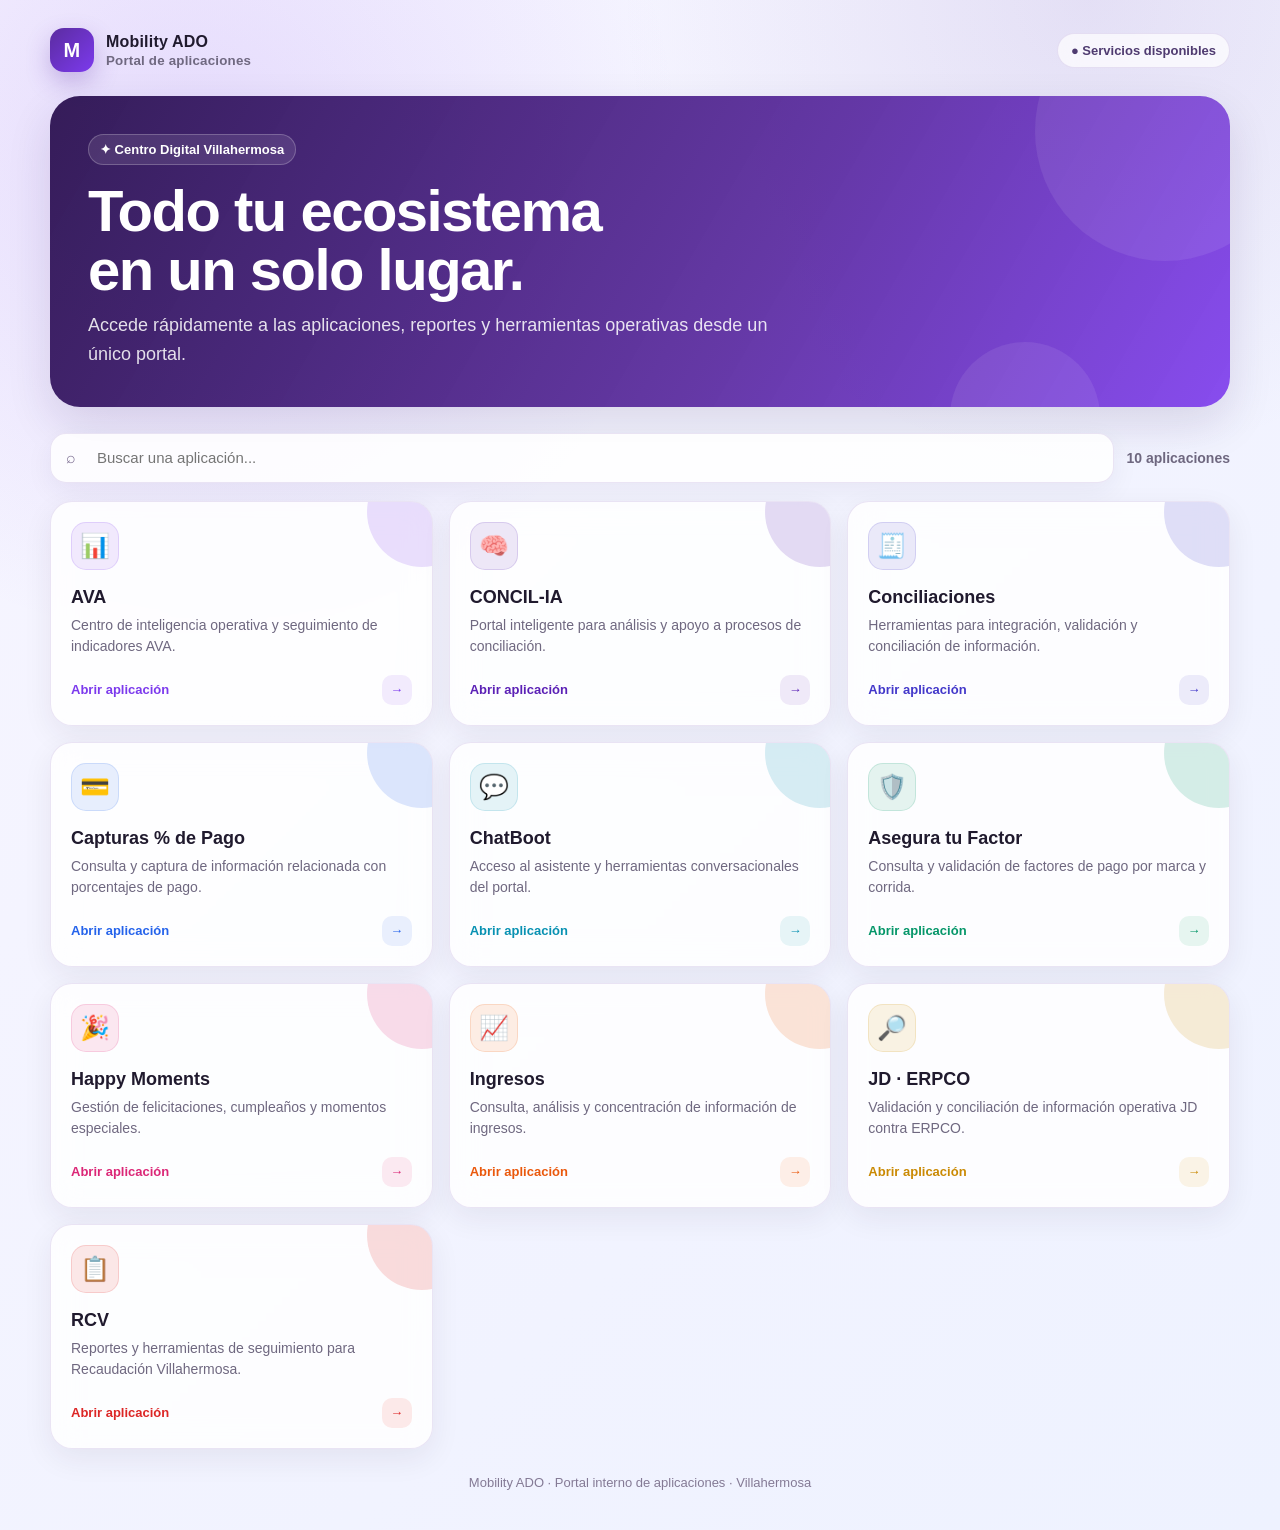
==== index.html @ acffff6d "Add files via upload" ====
<!DOCTYPE html>
<html lang="es">
<head>
  <meta charset="UTF-8" />
  <meta name="viewport" content="width=device-width, initial-scale=1.0" />
  <meta name="theme-color" content="#4c1d95" />
  <title>Mobility ADO | Centro de Aplicaciones</title>
  <style>
    :root{
      --bg1:#f7f5ff;
      --bg2:#eef2ff;
      --ink:#201a2e;
      --muted:#6f6880;
      --purple:#5b2ca0;
      --purple2:#7c3aed;
      --card:rgba(255,255,255,.84);
      --line:rgba(91,44,160,.12);
      --shadow:0 18px 45px rgba(38,20,70,.12);
    }

    *{box-sizing:border-box}
    html{scroll-behavior:smooth}
    body{
      margin:0;
      min-height:100vh;
      font-family:Inter,Segoe UI,Roboto,Arial,sans-serif;
      color:var(--ink);
      background:
        radial-gradient(circle at 15% 10%, rgba(124,58,237,.14), transparent 28%),
        radial-gradient(circle at 85% 0%, rgba(91,44,160,.10), transparent 25%),
        linear-gradient(135deg,var(--bg1),var(--bg2));
    }

    .shell{
      width:min(1180px,calc(100% - 32px));
      margin:auto;
      padding:28px 0 40px;
    }

    .topbar{
      display:flex;
      align-items:center;
      justify-content:space-between;
      gap:16px;
      margin-bottom:24px;
    }

    .brand{
      display:flex;
      align-items:center;
      gap:12px;
      font-weight:800;
      letter-spacing:.2px;
    }

    .brand-mark{
      width:44px;
      height:44px;
      border-radius:14px;
      display:grid;
      place-items:center;
      color:white;
      font-size:20px;
      background:linear-gradient(135deg,var(--purple),var(--purple2));
      box-shadow:0 10px 25px rgba(91,44,160,.28);
    }

    .brand small{
      display:block;
      font-weight:600;
      color:var(--muted);
      margin-top:2px;
    }

    .status{
      padding:9px 13px;
      border-radius:999px;
      border:1px solid var(--line);
      background:rgba(255,255,255,.7);
      color:#4f3b70;
      font-size:13px;
      font-weight:700;
      backdrop-filter:blur(10px);
    }

    .hero{
      position:relative;
      overflow:hidden;
      padding:38px;
      border-radius:30px;
      background:
        linear-gradient(120deg,rgba(45,20,82,.96),rgba(91,44,160,.94) 60%,rgba(124,58,237,.90));
      color:white;
      box-shadow:var(--shadow);
      margin-bottom:26px;
    }

    .hero:before,.hero:after{
      content:"";
      position:absolute;
      border-radius:50%;
      background:rgba(255,255,255,.08);
      filter:blur(.2px);
    }
    .hero:before{width:260px;height:260px;right:-65px;top:-95px}
    .hero:after{width:150px;height:150px;right:130px;bottom:-85px}

    .hero-content{position:relative;z-index:1;max-width:760px}
    .eyebrow{
      display:inline-flex;
      align-items:center;
      gap:8px;
      padding:7px 11px;
      border:1px solid rgba(255,255,255,.22);
      background:rgba(255,255,255,.10);
      border-radius:999px;
      font-size:13px;
      font-weight:700;
      margin-bottom:16px;
    }
    h1{
      margin:0 0 12px;
      font-size:clamp(32px,5vw,58px);
      line-height:1.02;
      letter-spacing:-1.5px;
    }
    .hero p{
      margin:0;
      max-width:680px;
      font-size:clamp(15px,2vw,18px);
      line-height:1.6;
      color:rgba(255,255,255,.86);
    }

    .toolbar{
      display:flex;
      gap:12px;
      align-items:center;
      margin:24px 0 18px;
      flex-wrap:wrap;
    }
    .search{
      flex:1 1 320px;
      position:relative;
    }
    .search input{
      width:100%;
      height:50px;
      border-radius:16px;
      border:1px solid var(--line);
      background:rgba(255,255,255,.85);
      color:var(--ink);
      padding:0 16px 0 46px;
      outline:none;
      box-shadow:0 8px 28px rgba(38,20,70,.06);
      font-size:15px;
    }
    .search input:focus{
      border-color:rgba(124,58,237,.4);
      box-shadow:0 0 0 4px rgba(124,58,237,.08);
    }
    .search span{
      position:absolute;
      left:16px;
      top:50%;
      transform:translateY(-50%);
      color:#7b6d91;
    }
    .counter{
      font-size:14px;
      color:var(--muted);
      font-weight:700;
    }

    .grid{
      display:grid;
      grid-template-columns:repeat(3,minmax(0,1fr));
      gap:16px;
    }

    .app-card{
      --accent:#6d28d9;
      text-decoration:none;
      color:inherit;
      background:var(--card);
      border:1px solid var(--line);
      border-radius:22px;
      padding:20px;
      min-height:180px;
      display:flex;
      flex-direction:column;
      position:relative;
      overflow:hidden;
      box-shadow:0 10px 30px rgba(36,23,58,.07);
      backdrop-filter:blur(14px);
      transition:transform .2s ease, box-shadow .2s ease, border-color .2s ease;
    }
    .app-card:hover{
      transform:translateY(-4px);
      box-shadow:0 18px 38px rgba(36,23,58,.13);
      border-color:rgba(109,40,217,.28);
    }
    .app-card:after{
      content:"";
      position:absolute;
      width:110px;
      height:110px;
      border-radius:50%;
      right:-45px;
      top:-45px;
      background:color-mix(in srgb,var(--accent) 16%, transparent);
    }
    .icon{
      width:48px;
      height:48px;
      border-radius:15px;
      display:grid;
      place-items:center;
      font-size:24px;
      background:color-mix(in srgb,var(--accent) 11%, white);
      border:1px solid color-mix(in srgb,var(--accent) 15%, transparent);
      margin-bottom:17px;
    }
    .app-card h3{margin:0 0 7px;font-size:18px}
    .app-card p{
      margin:0;
      color:var(--muted);
      font-size:14px;
      line-height:1.5;
      flex:1;
    }
    .open{
      margin-top:18px;
      display:flex;
      justify-content:space-between;
      align-items:center;
      font-size:13px;
      font-weight:800;
      color:var(--accent);
    }
    .arrow{
      width:30px;height:30px;border-radius:10px;
      display:grid;place-items:center;
      background:color-mix(in srgb,var(--accent) 10%, white);
      transition:transform .2s ease;
    }
    .app-card:hover .arrow{transform:translateX(3px)}

    .empty{
      display:none;
      text-align:center;
      padding:36px 16px;
      color:var(--muted);
    }

    footer{
      padding:26px 4px 0;
      text-align:center;
      color:#847a95;
      font-size:13px;
    }

    @media (max-width:900px){
      .grid{grid-template-columns:repeat(2,minmax(0,1fr))}
      .hero{padding:30px}
    }
    @media (max-width:600px){
      .shell{width:min(100% - 20px,1180px);padding-top:16px}
      .topbar{align-items:flex-start}
      .status{display:none}
      .hero{border-radius:22px;padding:25px 22px}
      .grid{grid-template-columns:1fr}
      .app-card{min-height:160px}
    }
  </style>
</head>
<body>
  <main class="shell">
    <header class="topbar">
      <div class="brand">
        <div class="brand-mark">M</div>
        <div>
          Mobility ADO
          <small>Portal de aplicaciones</small>
        </div>
      </div>
      <div class="status">● Servicios disponibles</div>
    </header>

    <section class="hero">
      <div class="hero-content">
        <div class="eyebrow">✦ Centro Digital Villahermosa</div>
        <h1>Todo tu ecosistema<br>en un solo lugar.</h1>
        <p>Accede rápidamente a las aplicaciones, reportes y herramientas operativas desde un único portal.</p>
      </div>
    </section>

    <section class="toolbar">
      <div class="search">
        <span>⌕</span>
        <input id="search" type="search" placeholder="Buscar una aplicación..." autocomplete="off">
      </div>
      <div class="counter"><span id="count">10</span> aplicaciones</div>
    </section>

    <section class="grid" id="apps">
      <a class="app-card" href="./AVA/" data-name="ava centro inteligencia operativa" style="--accent:#7c3aed">
        <div class="icon">📊</div>
        <h3>AVA</h3>
        <p>Centro de inteligencia operativa y seguimiento de indicadores AVA.</p>
        <div class="open"><span>Abrir aplicación</span><span class="arrow">→</span></div>
      </a>

      <a class="app-card" href="./CONCIL-IA/" data-name="concil ia conciliaciones inteligencia" style="--accent:#5b21b6">
        <div class="icon">🧠</div>
        <h3>CONCIL-IA</h3>
        <p>Portal inteligente para análisis y apoyo a procesos de conciliación.</p>
        <div class="open"><span>Abrir aplicación</span><span class="arrow">→</span></div>
      </a>

      <a class="app-card" href="./CONCILIACIONES/" data-name="conciliaciones" style="--accent:#4338ca">
        <div class="icon">🧾</div>
        <h3>Conciliaciones</h3>
        <p>Herramientas para integración, validación y conciliación de información.</p>
        <div class="open"><span>Abrir aplicación</span><span class="arrow">→</span></div>
      </a>

      <a class="app-card" href="./CapturasPorcentrodePago/" data-name="capturas porcentaje pago" style="--accent:#2563eb">
        <div class="icon">💳</div>
        <h3>Capturas % de Pago</h3>
        <p>Consulta y captura de información relacionada con porcentajes de pago.</p>
        <div class="open"><span>Abrir aplicación</span><span class="arrow">→</span></div>
      </a>

      <a class="app-card" href="./ChatBoot/" data-name="chatboot chatbot asistente" style="--accent:#0891b2">
        <div class="icon">💬</div>
        <h3>ChatBoot</h3>
        <p>Acceso al asistente y herramientas conversacionales del portal.</p>
        <div class="open"><span>Abrir aplicación</span><span class="arrow">→</span></div>
      </a>

      <a class="app-card" href="./FIK/" data-name="fik asegura tu factor" style="--accent:#059669">
        <div class="icon">🛡️</div>
        <h3>Asegura tu Factor</h3>
        <p>Consulta y validación de factores de pago por marca y corrida.</p>
        <div class="open"><span>Abrir aplicación</span><span class="arrow">→</span></div>
      </a>

      <a class="app-card" href="./HappyMoments/" data-name="happy moments cumpleaños aniversarios felicitaciones" style="--accent:#db2777">
        <div class="icon">🎉</div>
        <h3>Happy Moments</h3>
        <p>Gestión de felicitaciones, cumpleaños y momentos especiales.</p>
        <div class="open"><span>Abrir aplicación</span><span class="arrow">→</span></div>
      </a>

      <a class="app-card" href="./INGRESOS/" data-name="ingresos reporte rcv" style="--accent:#ea580c">
        <div class="icon">📈</div>
        <h3>Ingresos</h3>
        <p>Consulta, análisis y concentración de información de ingresos.</p>
        <div class="open"><span>Abrir aplicación</span><span class="arrow">→</span></div>
      </a>

      <a class="app-card" href="./JD_ERPCO/" data-name="jd erpco" style="--accent:#ca8a04">
        <div class="icon">🔎</div>
        <h3>JD · ERPCO</h3>
        <p>Validación y conciliación de información operativa JD contra ERPCO.</p>
        <div class="open"><span>Abrir aplicación</span><span class="arrow">→</span></div>
      </a>

      <a class="app-card" href="./RCV/" data-name="rcv report ia recaudacion" style="--accent:#dc2626">
        <div class="icon">📋</div>
        <h3>RCV</h3>
        <p>Reportes y herramientas de seguimiento para Recaudación Villahermosa.</p>
        <div class="open"><span>Abrir aplicación</span><span class="arrow">→</span></div>
      </a>
    </section>

    <div class="empty" id="empty">No encontré una aplicación con ese nombre.</div>

    <footer>
      Mobility ADO · Portal interno de aplicaciones · Villahermosa
    </footer>
  </main>

  <script>
    const search = document.getElementById('search');
    const cards = [...document.querySelectorAll('.app-card')];
    const count = document.getElementById('count');
    const empty = document.getElementById('empty');

    search.addEventListener('input', () => {
      const q = search.value.trim().toLowerCase();
      let visible = 0;

      cards.forEach(card => {
        const match = card.dataset.name.includes(q) || card.innerText.toLowerCase().includes(q);
        card.style.display = match ? 'flex' : 'none';
        if (match) visible++;
      });

      count.textContent = visible;
      empty.style.display = visible ? 'none' : 'block';
    });
  </script>
</body>
</html>
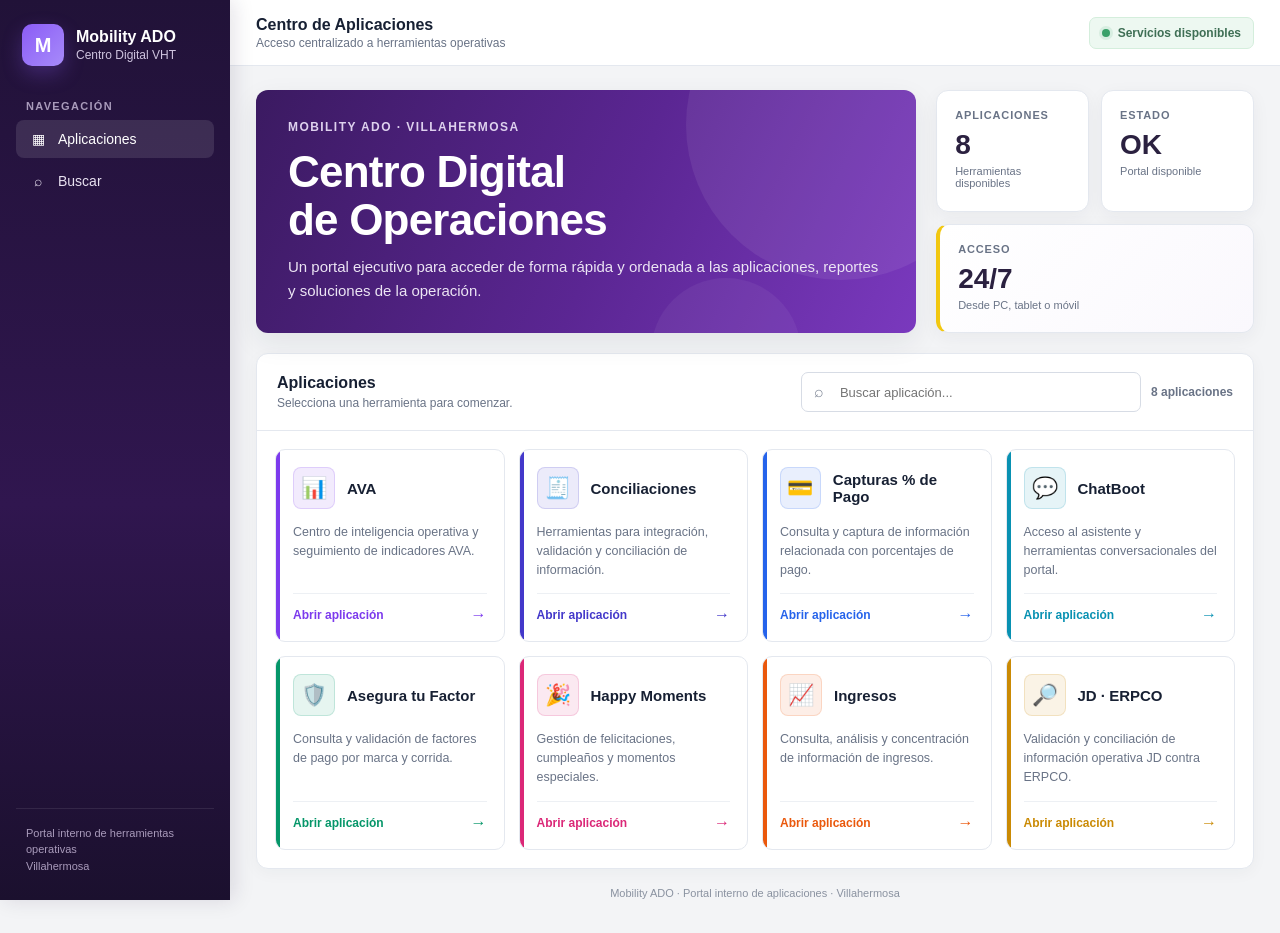
==== commit aff029bf: "Add files via upload" ====
--- a/index.html
+++ b/index.html
@@ -4,18 +4,22 @@
   <meta charset="UTF-8" />
   <meta name="viewport" content="width=device-width, initial-scale=1.0" />
   <meta name="theme-color" content="#4c1d95" />
+  <link rel="manifest" href="./manifest.json" />
+  <link rel="apple-touch-icon" href="./icons/icon-192.png" />
   <title>Mobility ADO | Centro de Aplicaciones</title>
   <style>
     :root{
-      --bg1:#f7f5ff;
-      --bg2:#eef2ff;
-      --ink:#201a2e;
-      --muted:#6f6880;
-      --purple:#5b2ca0;
-      --purple2:#7c3aed;
-      --card:rgba(255,255,255,.84);
-      --line:rgba(91,44,160,.12);
-      --shadow:0 18px 45px rgba(38,20,70,.12);
+      --bg:#f3f4f6;
+      --panel:#ffffff;
+      --panel-2:#f8fafc;
+      --ink:#172033;
+      --muted:#697386;
+      --line:#e4e8ef;
+      --purple:#6b2fb8;
+      --purple2:#8b5cf6;
+      --purple3:#4c1d95;
+      --accent:#f2c811;
+      --shadow:0 10px 28px rgba(31,41,55,.08);
     }
 
     *{box-sizing:border-box}
@@ -23,364 +27,153 @@
     body{
       margin:0;
       min-height:100vh;
-      font-family:Inter,Segoe UI,Roboto,Arial,sans-serif;
+      font-family:"Segoe UI",Inter,Roboto,Arial,sans-serif;
       color:var(--ink);
-      background:
-        radial-gradient(circle at 15% 10%, rgba(124,58,237,.14), transparent 28%),
-        radial-gradient(circle at 85% 0%, rgba(91,44,160,.10), transparent 25%),
-        linear-gradient(135deg,var(--bg1),var(--bg2));
-    }
-
-    .shell{
-      width:min(1180px,calc(100% - 32px));
-      margin:auto;
-      padding:28px 0 40px;
-    }
-
+      background:var(--bg);
+    }
+
+    .app-shell{min-height:100vh;display:grid;grid-template-columns:230px 1fr}
+
+    .sidebar{
+      position:sticky;top:0;height:100vh;
+      background:linear-gradient(180deg,#211238 0%,#30164f 56%,#1b102e 100%);
+      color:#fff;padding:22px 16px;display:flex;flex-direction:column;
+      box-shadow:4px 0 20px rgba(33,18,56,.12);z-index:5;
+    }
+    .brand{display:flex;align-items:center;gap:12px;padding:2px 6px 22px}
+    .brand-mark{
+      width:42px;height:42px;border-radius:10px;display:grid;place-items:center;
+      font-weight:800;font-size:20px;background:linear-gradient(135deg,var(--purple2),#a78bfa);
+      box-shadow:0 8px 20px rgba(139,92,246,.28)
+    }
+    .brand strong{font-size:16px;display:block}.brand small{display:block;color:#cfc4df;margin-top:2px;font-size:12px}
+    .nav-title{padding:12px 10px 8px;color:#a99bbb;font-size:11px;font-weight:700;letter-spacing:.12em;text-transform:uppercase}
+    .nav-item{display:flex;align-items:center;gap:10px;padding:11px 12px;border-radius:8px;color:#e8e1f0;text-decoration:none;font-size:14px;margin-bottom:4px}
+    .nav-item.active,.nav-item:hover{background:rgba(255,255,255,.11);color:#fff}
+    .nav-icon{width:20px;text-align:center}
+    .sidebar-foot{margin-top:auto;padding:16px 10px 4px;color:#a99bbb;font-size:11px;line-height:1.5;border-top:1px solid rgba(255,255,255,.09)}
+
+    .workspace{min-width:0}
     .topbar{
-      display:flex;
-      align-items:center;
-      justify-content:space-between;
-      gap:16px;
-      margin-bottom:24px;
-    }
-
-    .brand{
-      display:flex;
-      align-items:center;
-      gap:12px;
-      font-weight:800;
-      letter-spacing:.2px;
-    }
-
-    .brand-mark{
-      width:44px;
-      height:44px;
-      border-radius:14px;
-      display:grid;
-      place-items:center;
-      color:white;
-      font-size:20px;
-      background:linear-gradient(135deg,var(--purple),var(--purple2));
-      box-shadow:0 10px 25px rgba(91,44,160,.28);
-    }
-
-    .brand small{
-      display:block;
-      font-weight:600;
-      color:var(--muted);
-      margin-top:2px;
-    }
-
-    .status{
-      padding:9px 13px;
-      border-radius:999px;
-      border:1px solid var(--line);
-      background:rgba(255,255,255,.7);
-      color:#4f3b70;
-      font-size:13px;
-      font-weight:700;
-      backdrop-filter:blur(10px);
-    }
-
+      height:66px;background:#fff;border-bottom:1px solid var(--line);display:flex;align-items:center;
+      justify-content:space-between;padding:0 26px;position:sticky;top:0;z-index:4
+    }
+    .page-title strong{display:block;font-size:16px}.page-title span{display:block;font-size:12px;color:var(--muted);margin-top:2px}
+    .status{display:flex;align-items:center;gap:8px;font-size:12px;font-weight:600;color:#3f6f55;background:#edf8f1;border:1px solid #d4eedc;padding:8px 12px;border-radius:7px}
+    .status-dot{width:8px;height:8px;border-radius:50%;background:#38a169;box-shadow:0 0 0 3px rgba(56,161,105,.12)}
+
+    .content{padding:24px 26px 34px;max-width:1500px;margin:0 auto}
     .hero{
-      position:relative;
-      overflow:hidden;
-      padding:38px;
-      border-radius:30px;
-      background:
-        linear-gradient(120deg,rgba(45,20,82,.96),rgba(91,44,160,.94) 60%,rgba(124,58,237,.90));
-      color:white;
-      box-shadow:var(--shadow);
-      margin-bottom:26px;
-    }
-
-    .hero:before,.hero:after{
-      content:"";
-      position:absolute;
-      border-radius:50%;
-      background:rgba(255,255,255,.08);
-      filter:blur(.2px);
-    }
-    .hero:before{width:260px;height:260px;right:-65px;top:-95px}
-    .hero:after{width:150px;height:150px;right:130px;bottom:-85px}
-
-    .hero-content{position:relative;z-index:1;max-width:760px}
-    .eyebrow{
-      display:inline-flex;
-      align-items:center;
-      gap:8px;
-      padding:7px 11px;
-      border:1px solid rgba(255,255,255,.22);
-      background:rgba(255,255,255,.10);
-      border-radius:999px;
-      font-size:13px;
-      font-weight:700;
-      margin-bottom:16px;
-    }
-    h1{
-      margin:0 0 12px;
-      font-size:clamp(32px,5vw,58px);
-      line-height:1.02;
-      letter-spacing:-1.5px;
-    }
-    .hero p{
-      margin:0;
-      max-width:680px;
-      font-size:clamp(15px,2vw,18px);
-      line-height:1.6;
-      color:rgba(255,255,255,.86);
-    }
-
-    .toolbar{
-      display:flex;
-      gap:12px;
-      align-items:center;
-      margin:24px 0 18px;
-      flex-wrap:wrap;
-    }
-    .search{
-      flex:1 1 320px;
-      position:relative;
-    }
-    .search input{
-      width:100%;
-      height:50px;
-      border-radius:16px;
-      border:1px solid var(--line);
-      background:rgba(255,255,255,.85);
-      color:var(--ink);
-      padding:0 16px 0 46px;
-      outline:none;
-      box-shadow:0 8px 28px rgba(38,20,70,.06);
-      font-size:15px;
-    }
-    .search input:focus{
-      border-color:rgba(124,58,237,.4);
-      box-shadow:0 0 0 4px rgba(124,58,237,.08);
-    }
-    .search span{
-      position:absolute;
-      left:16px;
-      top:50%;
-      transform:translateY(-50%);
-      color:#7b6d91;
-    }
-    .counter{
-      font-size:14px;
-      color:var(--muted);
-      font-weight:700;
-    }
-
-    .grid{
-      display:grid;
-      grid-template-columns:repeat(3,minmax(0,1fr));
-      gap:16px;
-    }
-
+      display:grid;grid-template-columns:1.35fr .65fr;gap:20px;margin-bottom:20px
+    }
+    .hero-main{
+      min-height:215px;border-radius:12px;padding:30px 32px;color:#fff;position:relative;overflow:hidden;
+      background:linear-gradient(115deg,#3b1a61 0%,#5b2693 54%,#7a39be 100%);box-shadow:var(--shadow)
+    }
+    .hero-main:before{content:"";position:absolute;width:310px;height:310px;border-radius:50%;right:-80px;top:-120px;background:rgba(255,255,255,.07)}
+    .hero-main:after{content:"";position:absolute;width:150px;height:150px;border-radius:50%;right:115px;bottom:-95px;background:rgba(255,255,255,.05)}
+    .eyebrow{position:relative;z-index:1;font-size:12px;text-transform:uppercase;letter-spacing:.12em;font-weight:700;color:#ded1ee;margin-bottom:14px}
+    h1{position:relative;z-index:1;margin:0 0 12px;font-size:clamp(28px,4vw,44px);line-height:1.08;letter-spacing:-.8px}
+    .hero-main p{position:relative;z-index:1;margin:0;max-width:680px;color:#ece5f4;font-size:15px;line-height:1.6}
+    .hero-kpi{display:grid;grid-template-columns:1fr 1fr;gap:12px}
+    .kpi{background:#fff;border:1px solid var(--line);border-radius:12px;padding:18px;box-shadow:0 5px 18px rgba(31,41,55,.05)}
+    .kpi .label{font-size:11px;text-transform:uppercase;letter-spacing:.08em;color:var(--muted);font-weight:700}
+    .kpi .value{font-size:28px;font-weight:700;margin-top:8px;color:#2b2140}
+    .kpi .sub{font-size:11px;color:var(--muted);margin-top:4px}
+    .kpi.featured{grid-column:1/-1;background:linear-gradient(135deg,#fff,#faf8fd);border-left:4px solid var(--accent)}
+
+    .section{background:var(--panel);border:1px solid var(--line);border-radius:12px;box-shadow:0 4px 16px rgba(31,41,55,.04)}
+    .section-head{display:flex;gap:12px;align-items:center;justify-content:space-between;padding:18px 20px;border-bottom:1px solid var(--line);flex-wrap:wrap}
+    .section-head h2{margin:0;font-size:16px}.section-head p{margin:4px 0 0;font-size:12px;color:var(--muted)}
+    .toolbar{display:flex;gap:10px;align-items:center;flex-wrap:wrap}
+    .search{position:relative;min-width:min(340px,75vw)}
+    .search input{width:100%;height:40px;border:1px solid #d7dce5;border-radius:7px;background:#fff;padding:0 12px 0 38px;color:var(--ink);outline:none;font-size:13px}
+    .search input:focus{border-color:#9b7ac7;box-shadow:0 0 0 3px rgba(107,47,184,.08)}
+    .search span{position:absolute;left:13px;top:50%;transform:translateY(-50%);color:#7f8796}
+    .install-btn{height:40px;border:1px solid #5e2aa5;border-radius:7px;padding:0 14px;font-weight:600;cursor:pointer;color:#fff;background:#6b2fb8;display:none;align-items:center;gap:7px}
+    .install-btn.show{display:inline-flex}
+    .counter{font-size:12px;color:var(--muted);font-weight:600;white-space:nowrap}
+
+    .grid{display:grid;grid-template-columns:repeat(4,minmax(0,1fr));gap:14px;padding:18px}
     .app-card{
-      --accent:#6d28d9;
-      text-decoration:none;
-      color:inherit;
-      background:var(--card);
-      border:1px solid var(--line);
-      border-radius:22px;
-      padding:20px;
-      min-height:180px;
-      display:flex;
-      flex-direction:column;
-      position:relative;
-      overflow:hidden;
-      box-shadow:0 10px 30px rgba(36,23,58,.07);
-      backdrop-filter:blur(14px);
-      transition:transform .2s ease, box-shadow .2s ease, border-color .2s ease;
-    }
-    .app-card:hover{
-      transform:translateY(-4px);
-      box-shadow:0 18px 38px rgba(36,23,58,.13);
-      border-color:rgba(109,40,217,.28);
-    }
-    .app-card:after{
-      content:"";
-      position:absolute;
-      width:110px;
-      height:110px;
-      border-radius:50%;
-      right:-45px;
-      top:-45px;
-      background:color-mix(in srgb,var(--accent) 16%, transparent);
-    }
-    .icon{
-      width:48px;
-      height:48px;
-      border-radius:15px;
-      display:grid;
-      place-items:center;
-      font-size:24px;
-      background:color-mix(in srgb,var(--accent) 11%, white);
-      border:1px solid color-mix(in srgb,var(--accent) 15%, transparent);
-      margin-bottom:17px;
-    }
-    .app-card h3{margin:0 0 7px;font-size:18px}
-    .app-card p{
-      margin:0;
-      color:var(--muted);
-      font-size:14px;
-      line-height:1.5;
-      flex:1;
-    }
-    .open{
-      margin-top:18px;
-      display:flex;
-      justify-content:space-between;
-      align-items:center;
-      font-size:13px;
-      font-weight:800;
-      color:var(--accent);
-    }
-    .arrow{
-      width:30px;height:30px;border-radius:10px;
-      display:grid;place-items:center;
-      background:color-mix(in srgb,var(--accent) 10%, white);
-      transition:transform .2s ease;
-    }
-    .app-card:hover .arrow{transform:translateX(3px)}
-
-    .empty{
-      display:none;
-      text-align:center;
-      padding:36px 16px;
-      color:var(--muted);
-    }
-
-    footer{
-      padding:26px 4px 0;
-      text-align:center;
-      color:#847a95;
-      font-size:13px;
-    }
-
-    @media (max-width:900px){
-      .grid{grid-template-columns:repeat(2,minmax(0,1fr))}
-      .hero{padding:30px}
-    }
-    @media (max-width:600px){
-      .shell{width:min(100% - 20px,1180px);padding-top:16px}
-      .topbar{align-items:flex-start}
-      .status{display:none}
-      .hero{border-radius:22px;padding:25px 22px}
-      .grid{grid-template-columns:1fr}
-      .app-card{min-height:160px}
-    }
+      --accent:#6d28d9;text-decoration:none;color:inherit;background:#fff;border:1px solid var(--line);border-radius:10px;padding:17px;min-height:166px;
+      display:flex;flex-direction:column;position:relative;overflow:hidden;transition:transform .18s ease,box-shadow .18s ease,border-color .18s ease
+    }
+    .app-card:hover{transform:translateY(-2px);box-shadow:0 10px 24px rgba(31,41,55,.10);border-color:color-mix(in srgb,var(--accent) 36%,#dfe3ea)}
+    .accent-bar{position:absolute;left:0;top:0;bottom:0;width:4px;background:var(--accent)}
+    .card-top{display:flex;align-items:center;gap:12px;margin-bottom:14px}
+    .icon{width:42px;height:42px;border-radius:8px;display:grid;place-items:center;font-size:21px;background:color-mix(in srgb,var(--accent) 10%,white);border:1px solid color-mix(in srgb,var(--accent) 17%,transparent)}
+    .app-card h3{margin:0;font-size:15px}.app-card p{margin:0;color:var(--muted);font-size:12.5px;line-height:1.5;flex:1}
+    .open{margin-top:14px;padding-top:12px;border-top:1px solid #edf0f4;display:flex;justify-content:space-between;align-items:center;font-size:12px;font-weight:700;color:var(--accent)}
+    .arrow{font-size:16px;transition:transform .18s ease}.app-card:hover .arrow{transform:translateX(3px)}
+    .empty{display:none;text-align:center;padding:36px 16px;color:var(--muted)}
+    footer{padding:18px 4px 0;text-align:center;color:#8a92a0;font-size:11px}
+
+    @media (max-width:1150px){.grid{grid-template-columns:repeat(3,minmax(0,1fr))}.hero{grid-template-columns:1fr}.hero-kpi{grid-template-columns:repeat(3,1fr)}.kpi.featured{grid-column:auto}}
+    @media (max-width:850px){.app-shell{grid-template-columns:76px 1fr}.sidebar{padding:18px 10px}.brand{justify-content:center;padding-left:0;padding-right:0}.brand div:last-child,.nav-title,.nav-item span:not(.nav-icon),.sidebar-foot{display:none}.nav-item{justify-content:center;padding:12px}.grid{grid-template-columns:repeat(2,minmax(0,1fr))}}
+    @media (max-width:620px){.app-shell{display:block}.sidebar{position:relative;height:auto;display:flex;flex-direction:row;align-items:center;padding:10px 14px}.brand{padding:0}.brand div:last-child{display:block}.nav-title,.nav-item,.sidebar-foot{display:none}.topbar{height:auto;padding:14px 16px}.content{padding:16px}.hero-main{padding:25px 22px;min-height:190px}.hero-kpi{grid-template-columns:1fr 1fr}.kpi.featured{grid-column:1/-1}.section-head{padding:15px}.toolbar{width:100%}.search{min-width:100%}.grid{grid-template-columns:1fr;padding:14px}.status{display:none}}
   </style>
 </head>
 <body>
-  <main class="shell">
-    <header class="topbar">
+  <div class="app-shell">
+    <aside class="sidebar">
       <div class="brand">
         <div class="brand-mark">M</div>
-        <div>
-          Mobility ADO
-          <small>Portal de aplicaciones</small>
-        </div>
+        <div><strong>Mobility ADO</strong><small>Centro Digital VHT</small></div>
       </div>
-      <div class="status">● Servicios disponibles</div>
-    </header>
-
-    <section class="hero">
-      <div class="hero-content">
-        <div class="eyebrow">✦ Centro Digital Villahermosa</div>
-        <h1>Todo tu ecosistema<br>en un solo lugar.</h1>
-        <p>Accede rápidamente a las aplicaciones, reportes y herramientas operativas desde un único portal.</p>
-      </div>
-    </section>
-
-    <section class="toolbar">
-      <div class="search">
-        <span>⌕</span>
-        <input id="search" type="search" placeholder="Buscar una aplicación..." autocomplete="off">
-      </div>
-      <div class="counter"><span id="count">10</span> aplicaciones</div>
-    </section>
-
-    <section class="grid" id="apps">
-      <a class="app-card" href="./AVA/" data-name="ava centro inteligencia operativa" style="--accent:#7c3aed">
-        <div class="icon">📊</div>
-        <h3>AVA</h3>
-        <p>Centro de inteligencia operativa y seguimiento de indicadores AVA.</p>
-        <div class="open"><span>Abrir aplicación</span><span class="arrow">→</span></div>
-      </a>
-
-      <a class="app-card" href="./CONCIL-IA/" data-name="concil ia conciliaciones inteligencia" style="--accent:#5b21b6">
-        <div class="icon">🧠</div>
-        <h3>CONCIL-IA</h3>
-        <p>Portal inteligente para análisis y apoyo a procesos de conciliación.</p>
-        <div class="open"><span>Abrir aplicación</span><span class="arrow">→</span></div>
-      </a>
-
-      <a class="app-card" href="./CONCILIACIONES/" data-name="conciliaciones" style="--accent:#4338ca">
-        <div class="icon">🧾</div>
-        <h3>Conciliaciones</h3>
-        <p>Herramientas para integración, validación y conciliación de información.</p>
-        <div class="open"><span>Abrir aplicación</span><span class="arrow">→</span></div>
-      </a>
-
-      <a class="app-card" href="./CapturasPorcentrodePago/" data-name="capturas porcentaje pago" style="--accent:#2563eb">
-        <div class="icon">💳</div>
-        <h3>Capturas % de Pago</h3>
-        <p>Consulta y captura de información relacionada con porcentajes de pago.</p>
-        <div class="open"><span>Abrir aplicación</span><span class="arrow">→</span></div>
-      </a>
-
-      <a class="app-card" href="./ChatBoot/" data-name="chatboot chatbot asistente" style="--accent:#0891b2">
-        <div class="icon">💬</div>
-        <h3>ChatBoot</h3>
-        <p>Acceso al asistente y herramientas conversacionales del portal.</p>
-        <div class="open"><span>Abrir aplicación</span><span class="arrow">→</span></div>
-      </a>
-
-      <a class="app-card" href="./FIK/" data-name="fik asegura tu factor" style="--accent:#059669">
-        <div class="icon">🛡️</div>
-        <h3>Asegura tu Factor</h3>
-        <p>Consulta y validación de factores de pago por marca y corrida.</p>
-        <div class="open"><span>Abrir aplicación</span><span class="arrow">→</span></div>
-      </a>
-
-      <a class="app-card" href="./HappyMoments/" data-name="happy moments cumpleaños aniversarios felicitaciones" style="--accent:#db2777">
-        <div class="icon">🎉</div>
-        <h3>Happy Moments</h3>
-        <p>Gestión de felicitaciones, cumpleaños y momentos especiales.</p>
-        <div class="open"><span>Abrir aplicación</span><span class="arrow">→</span></div>
-      </a>
-
-      <a class="app-card" href="./INGRESOS/" data-name="ingresos reporte rcv" style="--accent:#ea580c">
-        <div class="icon">📈</div>
-        <h3>Ingresos</h3>
-        <p>Consulta, análisis y concentración de información de ingresos.</p>
-        <div class="open"><span>Abrir aplicación</span><span class="arrow">→</span></div>
-      </a>
-
-      <a class="app-card" href="./JD_ERPCO/" data-name="jd erpco" style="--accent:#ca8a04">
-        <div class="icon">🔎</div>
-        <h3>JD · ERPCO</h3>
-        <p>Validación y conciliación de información operativa JD contra ERPCO.</p>
-        <div class="open"><span>Abrir aplicación</span><span class="arrow">→</span></div>
-      </a>
-
-      <a class="app-card" href="./RCV/" data-name="rcv report ia recaudacion" style="--accent:#dc2626">
-        <div class="icon">📋</div>
-        <h3>RCV</h3>
-        <p>Reportes y herramientas de seguimiento para Recaudación Villahermosa.</p>
-        <div class="open"><span>Abrir aplicación</span><span class="arrow">→</span></div>
-      </a>
-    </section>
-
-    <div class="empty" id="empty">No encontré una aplicación con ese nombre.</div>
-
-    <footer>
-      Mobility ADO · Portal interno de aplicaciones · Villahermosa
-    </footer>
-  </main>
+      <div class="nav-title">Navegación</div>
+      <a class="nav-item active" href="#apps"><span class="nav-icon">▦</span><span>Aplicaciones</span></a>
+      <a class="nav-item" href="#apps"><span class="nav-icon">⌕</span><span>Buscar</span></a>
+      <div class="sidebar-foot">Portal interno de herramientas operativas<br>Villahermosa</div>
+    </aside>
+
+    <div class="workspace">
+      <header class="topbar">
+        <div class="page-title"><strong>Centro de Aplicaciones</strong><span>Acceso centralizado a herramientas operativas</span></div>
+        <div class="status"><span class="status-dot"></span>Servicios disponibles</div>
+      </header>
+
+      <main class="content">
+        <section class="hero">
+          <div class="hero-main">
+            <div class="eyebrow">Mobility ADO · Villahermosa</div>
+            <h1>Centro Digital<br>de Operaciones</h1>
+            <p>Un portal ejecutivo para acceder de forma rápida y ordenada a las aplicaciones, reportes y soluciones de la operación.</p>
+          </div>
+          <div class="hero-kpi">
+            <div class="kpi"><div class="label">Aplicaciones</div><div class="value">8</div><div class="sub">Herramientas disponibles</div></div>
+            <div class="kpi"><div class="label">Estado</div><div class="value">OK</div><div class="sub">Portal disponible</div></div>
+            <div class="kpi featured"><div class="label">Acceso</div><div class="value">24/7</div><div class="sub">Desde PC, tablet o móvil</div></div>
+          </div>
+        </section>
+
+        <section class="section">
+          <div class="section-head">
+            <div><h2>Aplicaciones</h2><p>Selecciona una herramienta para comenzar.</p></div>
+            <div class="toolbar">
+              <div class="search"><span>⌕</span><input id="search" type="search" placeholder="Buscar aplicación..." autocomplete="off"></div>
+              <button class="install-btn" id="installBtn" type="button">⬇ Instalar</button>
+              <div class="counter"><span id="count">8</span> aplicaciones</div>
+            </div>
+          </div>
+
+          <div class="grid" id="apps">
+            <a class="app-card" href="./AVA/" data-name="ava centro inteligencia operativa" style="--accent:#7c3aed"><span class="accent-bar"></span><div class="card-top"><div class="icon">📊</div><h3>AVA</h3></div><p>Centro de inteligencia operativa y seguimiento de indicadores AVA.</p><div class="open"><span>Abrir aplicación</span><span class="arrow">→</span></div></a>
+            <a class="app-card" href="./CONCILIACIONES/" data-name="conciliaciones" style="--accent:#4338ca"><span class="accent-bar"></span><div class="card-top"><div class="icon">🧾</div><h3>Conciliaciones</h3></div><p>Herramientas para integración, validación y conciliación de información.</p><div class="open"><span>Abrir aplicación</span><span class="arrow">→</span></div></a>
+            <a class="app-card" href="./CapturasPorcentrodePago/" data-name="capturas porcentaje pago" style="--accent:#2563eb"><span class="accent-bar"></span><div class="card-top"><div class="icon">💳</div><h3>Capturas % de Pago</h3></div><p>Consulta y captura de información relacionada con porcentajes de pago.</p><div class="open"><span>Abrir aplicación</span><span class="arrow">→</span></div></a>
+            <a class="app-card" href="./ChatBoot/" data-name="chatboot chatbot asistente" style="--accent:#0891b2"><span class="accent-bar"></span><div class="card-top"><div class="icon">💬</div><h3>ChatBoot</h3></div><p>Acceso al asistente y herramientas conversacionales del portal.</p><div class="open"><span>Abrir aplicación</span><span class="arrow">→</span></div></a>
+            <a class="app-card" href="./FIK/" data-name="fik asegura tu factor" style="--accent:#059669"><span class="accent-bar"></span><div class="card-top"><div class="icon">🛡️</div><h3>Asegura tu Factor</h3></div><p>Consulta y validación de factores de pago por marca y corrida.</p><div class="open"><span>Abrir aplicación</span><span class="arrow">→</span></div></a>
+            <a class="app-card" href="./HappyMoments/" data-name="happy moments cumpleaños aniversarios felicitaciones" style="--accent:#db2777"><span class="accent-bar"></span><div class="card-top"><div class="icon">🎉</div><h3>Happy Moments</h3></div><p>Gestión de felicitaciones, cumpleaños y momentos especiales.</p><div class="open"><span>Abrir aplicación</span><span class="arrow">→</span></div></a>
+            <a class="app-card" href="./INGRESOS/" data-name="ingresos reporte" style="--accent:#ea580c"><span class="accent-bar"></span><div class="card-top"><div class="icon">📈</div><h3>Ingresos</h3></div><p>Consulta, análisis y concentración de información de ingresos.</p><div class="open"><span>Abrir aplicación</span><span class="arrow">→</span></div></a>
+            <a class="app-card" href="./JD_ERPCO/" data-name="jd erpco" style="--accent:#ca8a04"><span class="accent-bar"></span><div class="card-top"><div class="icon">🔎</div><h3>JD · ERPCO</h3></div><p>Validación y conciliación de información operativa JD contra ERPCO.</p><div class="open"><span>Abrir aplicación</span><span class="arrow">→</span></div></a>
+          </div>
+          <div class="empty" id="empty">No encontré una aplicación con ese nombre.</div>
+        </section>
+
+        <footer>Mobility ADO · Portal interno de aplicaciones · Villahermosa</footer>
+      </main>
+    </div>
+  </div>
 
   <script>
     const search = document.getElementById('search');
@@ -401,6 +194,34 @@
       count.textContent = visible;
       empty.style.display = visible ? 'none' : 'block';
     });
+
+    const installBtn = document.getElementById('installBtn');
+    let deferredPrompt = null;
+
+    window.addEventListener('beforeinstallprompt', (event) => {
+      event.preventDefault();
+      deferredPrompt = event;
+      installBtn.classList.add('show');
+    });
+
+    installBtn.addEventListener('click', async () => {
+      if (!deferredPrompt) return;
+      deferredPrompt.prompt();
+      await deferredPrompt.userChoice;
+      deferredPrompt = null;
+      installBtn.classList.remove('show');
+    });
+
+    window.addEventListener('appinstalled', () => {
+      installBtn.classList.remove('show');
+      deferredPrompt = null;
+    });
+
+    if ('serviceWorker' in navigator) {
+      window.addEventListener('load', () => {
+        navigator.serviceWorker.register('./service-worker.js');
+      });
+    }
   </script>
 </body>
 </html>
